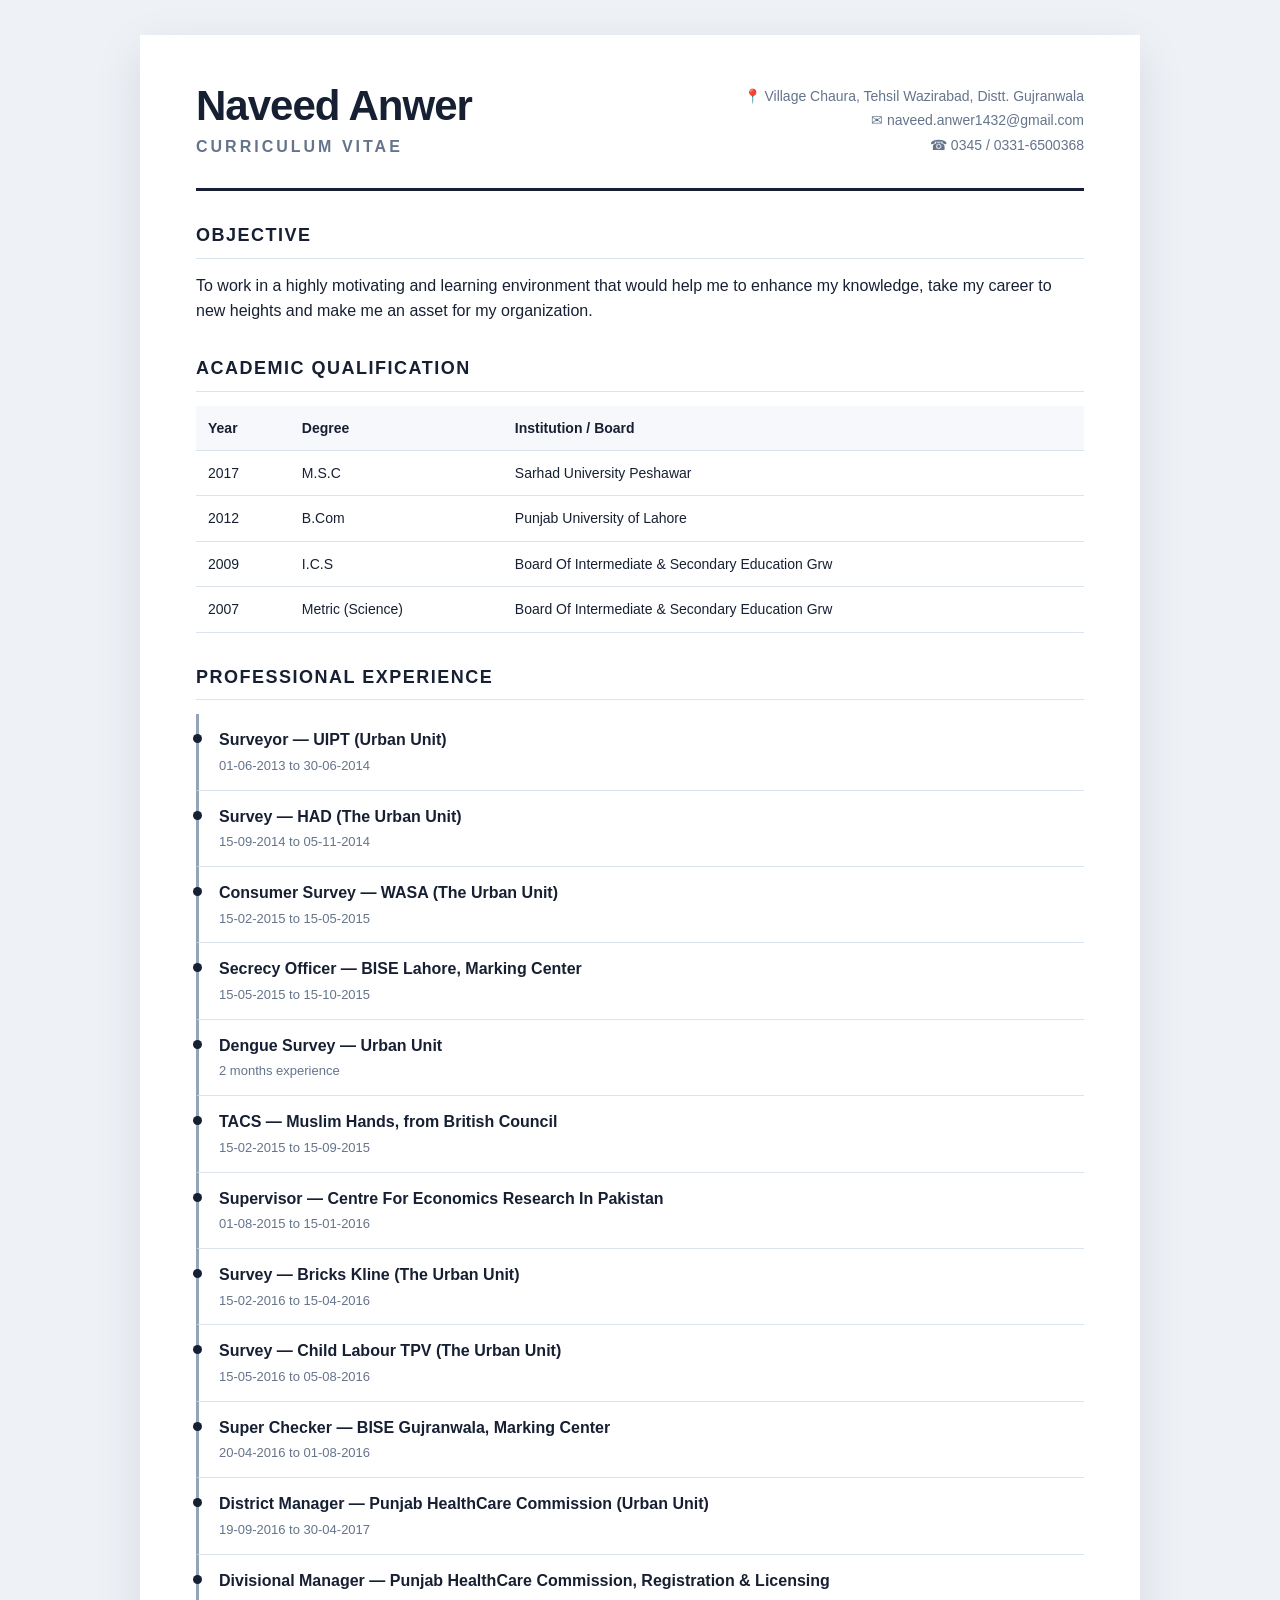
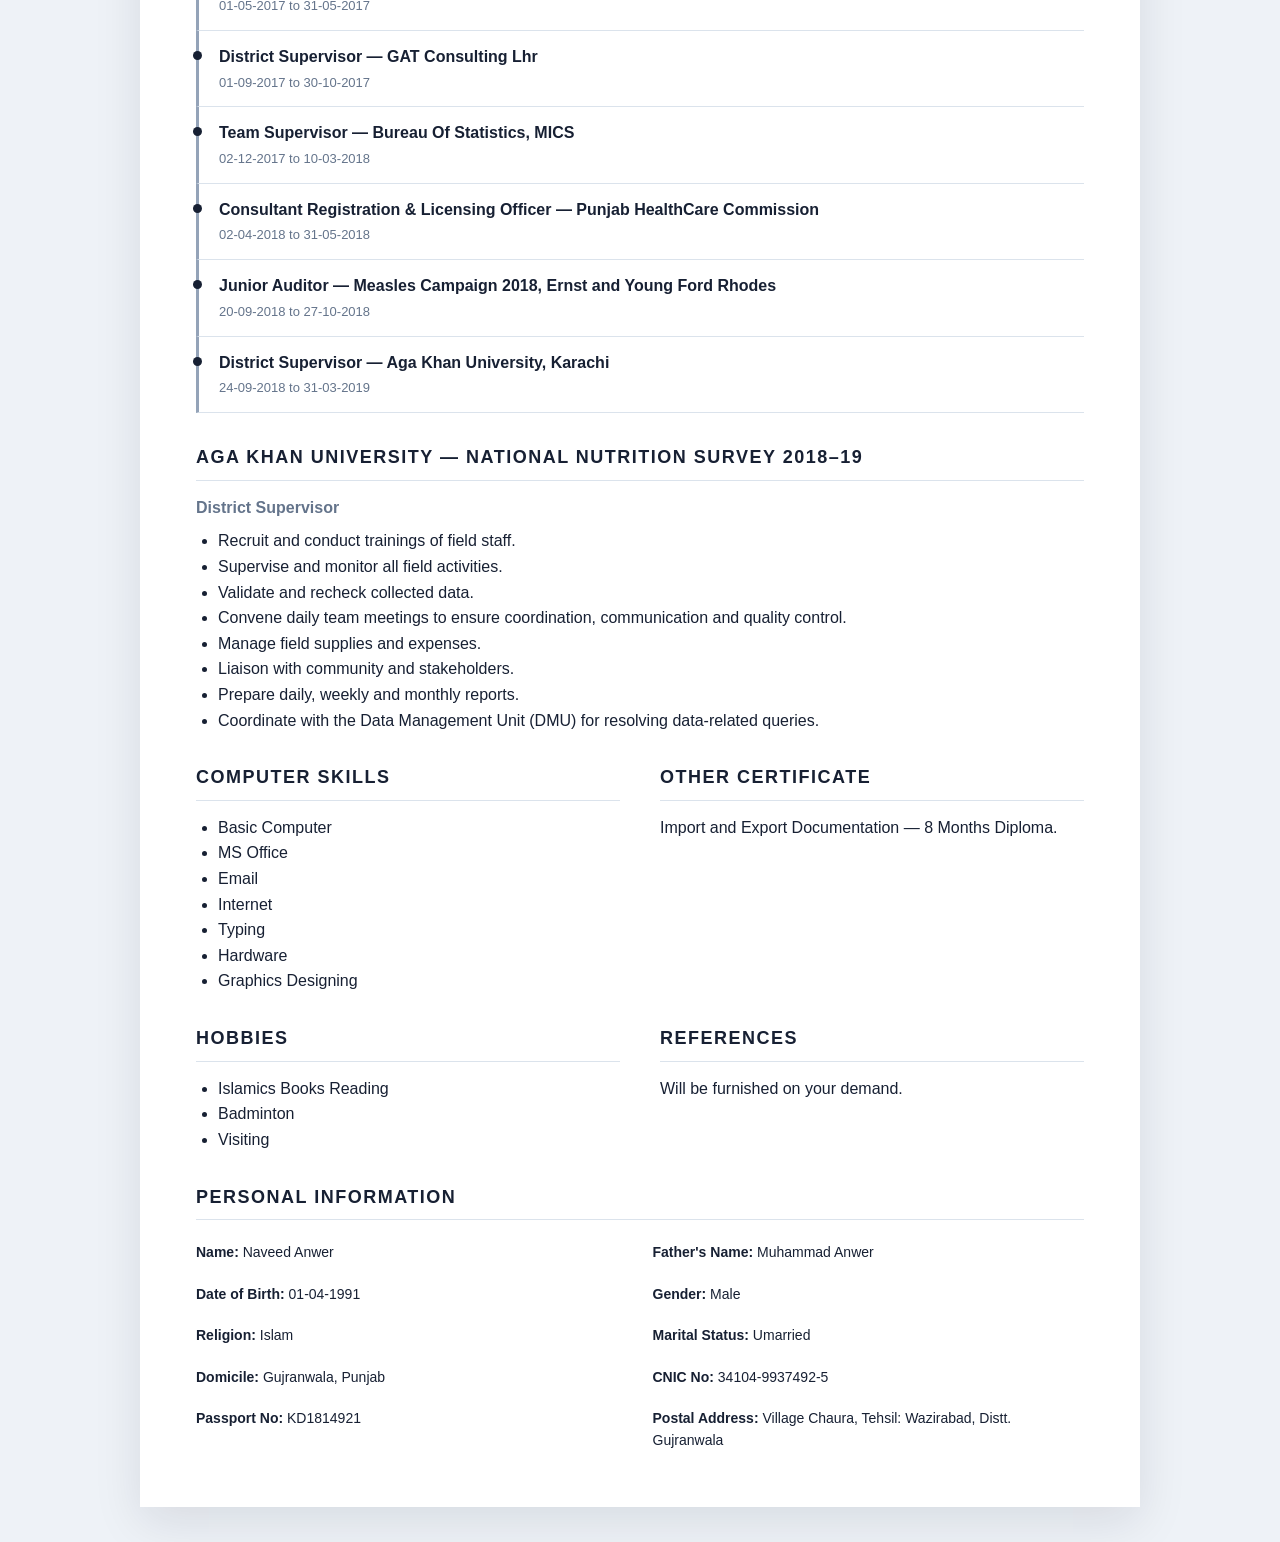
==== index.html @ 1b9c54d6 "Add files via upload" ====
<!DOCTYPE html>
<html lang="en">
<head>
  <meta charset="UTF-8">
  <meta name="viewport" content="width=device-width, initial-scale=1.0">
  <title>Naveed Anwer | CV</title>
  <link rel="stylesheet" href="style.css">
</head>
<body>
  <main class="cv">
    <header class="hero">
      <div>
        <h1>Naveed Anwer</h1>
        <p class="subtitle">Curriculum Vitae</p>
      </div>
      <div class="contact">
        <p>📍 Village Chaura, Tehsil Wazirabad, Distt. Gujranwala</p>
        <p>✉ naveed.anwer1432@gmail.com</p>
        <p>☎ 0345 / 0331-6500368</p>
      </div>
    </header>

    <section>
      <h2>Objective</h2>
      <p>To work in a highly motivating and learning environment that would help me to enhance my knowledge, take my career to new heights and make me an asset for my organization.</p>
    </section>

    <section>
      <h2>Academic Qualification</h2>
      <div class="table-wrap">
        <table>
          <thead><tr><th>Year</th><th>Degree</th><th>Institution / Board</th></tr></thead>
          <tbody>
            <tr><td>2017</td><td>M.S.C</td><td>Sarhad University Peshawar</td></tr>
            <tr><td>2012</td><td>B.Com</td><td>Punjab University of Lahore</td></tr>
            <tr><td>2009</td><td>I.C.S</td><td>Board Of Intermediate &amp; Secondary Education Grw</td></tr>
            <tr><td>2007</td><td>Metric (Science)</td><td>Board Of Intermediate &amp; Secondary Education Grw</td></tr>
          </tbody>
        </table>
      </div>
    </section>

    <section>
      <h2>Professional Experience</h2>
      <div class="timeline">
        <article><h3>Surveyor — UIPT (Urban Unit)</h3><p>01-06-2013 to 30-06-2014</p></article>
        <article><h3>Survey — HAD (The Urban Unit)</h3><p>15-09-2014 to 05-11-2014</p></article>
        <article><h3>Consumer Survey — WASA (The Urban Unit)</h3><p>15-02-2015 to 15-05-2015</p></article>
        <article><h3>Secrecy Officer — BISE Lahore, Marking Center</h3><p>15-05-2015 to 15-10-2015</p></article>
        <article><h3>Dengue Survey — Urban Unit</h3><p>2 months experience</p></article>
        <article><h3>TACS — Muslim Hands, from British Council</h3><p>15-02-2015 to 15-09-2015</p></article>
        <article><h3>Supervisor — Centre For Economics Research In Pakistan</h3><p>01-08-2015 to 15-01-2016</p></article>
        <article><h3>Survey — Bricks Kline (The Urban Unit)</h3><p>15-02-2016 to 15-04-2016</p></article>
        <article><h3>Survey — Child Labour TPV (The Urban Unit)</h3><p>15-05-2016 to 05-08-2016</p></article>
        <article><h3>Super Checker — BISE Gujranwala, Marking Center</h3><p>20-04-2016 to 01-08-2016</p></article>
        <article><h3>District Manager — Punjab HealthCare Commission (Urban Unit)</h3><p>19-09-2016 to 30-04-2017</p></article>
        <article><h3>Divisional Manager — Punjab HealthCare Commission, Registration &amp; Licensing</h3><p>01-05-2017 to 31-05-2017</p></article>
        <article><h3>District Supervisor — GAT Consulting Lhr</h3><p>01-09-2017 to 30-10-2017</p></article>
        <article><h3>Team Supervisor — Bureau Of Statistics, MICS</h3><p>02-12-2017 to 10-03-2018</p></article>
        <article><h3>Consultant Registration &amp; Licensing Officer — Punjab HealthCare Commission</h3><p>02-04-2018 to 31-05-2018</p></article>
        <article><h3>Junior Auditor — Measles Campaign 2018, Ernst and Young Ford Rhodes</h3><p>20-09-2018 to 27-10-2018</p></article>
        <article><h3>District Supervisor — Aga Khan University, Karachi</h3><p>24-09-2018 to 31-03-2019</p></article>
      </div>
    </section>

    <section>
      <h2>Aga Khan University — National Nutrition Survey 2018–19</h2>
      <p class="role">District Supervisor</p>
      <ul>
        <li>Recruit and conduct trainings of field staff.</li>
        <li>Supervise and monitor all field activities.</li>
        <li>Validate and recheck collected data.</li>
        <li>Convene daily team meetings to ensure coordination, communication and quality control.</li>
        <li>Manage field supplies and expenses.</li>
        <li>Liaison with community and stakeholders.</li>
        <li>Prepare daily, weekly and monthly reports.</li>
        <li>Coordinate with the Data Management Unit (DMU) for resolving data-related queries.</li>
      </ul>
    </section>

    <div class="grid">
      <section>
        <h2>Computer Skills</h2>
        <ul><li>Basic Computer</li><li>MS Office</li><li>Email</li><li>Internet</li><li>Typing</li><li>Hardware</li><li>Graphics Designing</li></ul>
      </section>
      <section>
        <h2>Other Certificate</h2>
        <p>Import and Export Documentation — 8 Months Diploma.</p>
      </section>
    </div>

    <div class="grid">
      <section>
        <h2>Hobbies</h2>
        <ul><li>Islamics Books Reading</li><li>Badminton</li><li>Visiting</li></ul>
      </section>
      <section>
        <h2>References</h2>
        <p>Will be furnished on your demand.</p>
      </section>
    </div>

    <section>
      <h2>Personal Information</h2>
      <div class="personal">
        <p><strong>Name:</strong> Naveed Anwer</p>
        <p><strong>Father's Name:</strong> Muhammad Anwer</p>
        <p><strong>Date of Birth:</strong> 01-04-1991</p>
        <p><strong>Gender:</strong> Male</p>
        <p><strong>Religion:</strong> Islam</p>
        <p><strong>Marital Status:</strong> Umarried</p>
        <p><strong>Domicile:</strong> Gujranwala, Punjab</p>
        <p><strong>CNIC No:</strong> 34104-9937492-5</p>
        <p><strong>Passport No:</strong> KD1814921</p>
        <p><strong>Postal Address:</strong> Village Chaura, Tehsil: Wazirabad, Distt. Gujranwala</p>
      </div>
    </section>
  </main>
</body>
</html>
---- style.css ----
*{box-sizing:border-box}
:root{--ink:#172033;--muted:#64748b;--line:#dbe3ec;--paper:#fff;--bg:#eef2f7}
body{margin:0;background:var(--bg);font-family:Inter,Arial,Helvetica,sans-serif;color:var(--ink);line-height:1.6}
.cv{max-width:1000px;margin:35px auto;background:var(--paper);padding:48px 56px;box-shadow:0 15px 45px rgba(15,23,42,.10)}
.hero{display:flex;justify-content:space-between;gap:30px;padding-bottom:28px;border-bottom:3px solid var(--ink)}
h1{font-size:42px;line-height:1.1;margin:0 0 5px;letter-spacing:-1px}
.subtitle{text-transform:uppercase;letter-spacing:3px;color:var(--muted);margin:0;font-weight:700}
.contact{text-align:right;color:var(--muted);font-size:14px}
.contact p{margin:2px 0}
section{margin-top:30px}
h2{font-size:18px;text-transform:uppercase;letter-spacing:1.5px;margin:0 0 14px;padding-bottom:8px;border-bottom:1px solid var(--line)}
h3{font-size:16px;margin:0 0 3px}
p{margin:7px 0}
.table-wrap{overflow-x:auto}
table{width:100%;border-collapse:collapse;font-size:14px}
th,td{text-align:left;padding:11px 12px;border-bottom:1px solid var(--line)}
th{background:#f6f8fb;font-weight:700}
.timeline{display:grid;gap:0}
.timeline article{padding:13px 0 13px 20px;border-left:3px solid #94a3b8;border-bottom:1px solid var(--line);position:relative}
.timeline article:before{content:"";width:9px;height:9px;border-radius:50%;background:var(--ink);position:absolute;left:-6px;top:20px}
.timeline article p{color:var(--muted);font-size:13px;margin:0}
.role{font-weight:700;color:var(--muted)}
ul{margin:8px 0 0;padding-left:22px}
.grid{display:grid;grid-template-columns:1fr 1fr;gap:40px}
.personal{display:grid;grid-template-columns:1fr 1fr;gap:5px 25px;font-size:14px}
@media(max-width:700px){
 .cv{margin:0;padding:28px 22px;box-shadow:none}
 .hero{display:block}
 .contact{text-align:left;margin-top:18px}
 h1{font-size:34px}
 .grid,.personal{grid-template-columns:1fr}
}
@media print{
 body{background:#fff}
 .cv{margin:0;box-shadow:none;max-width:none}
}
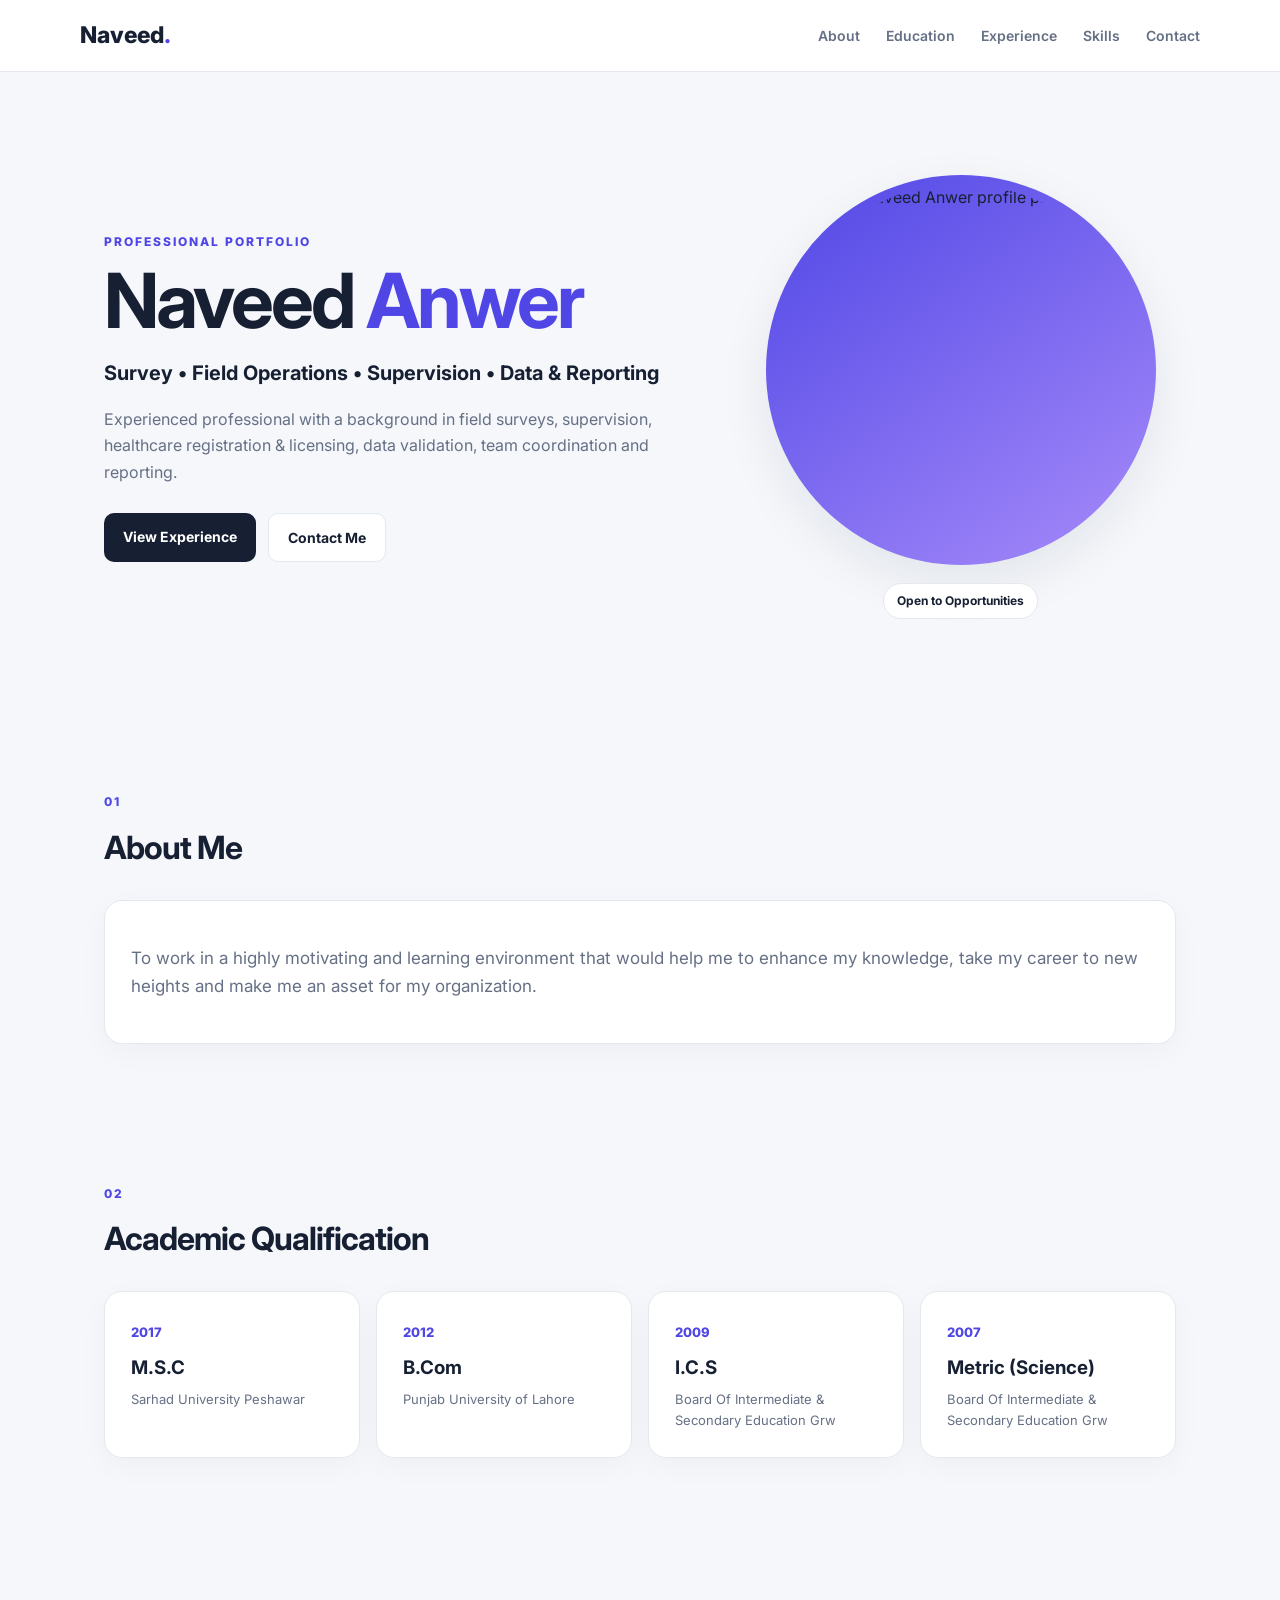
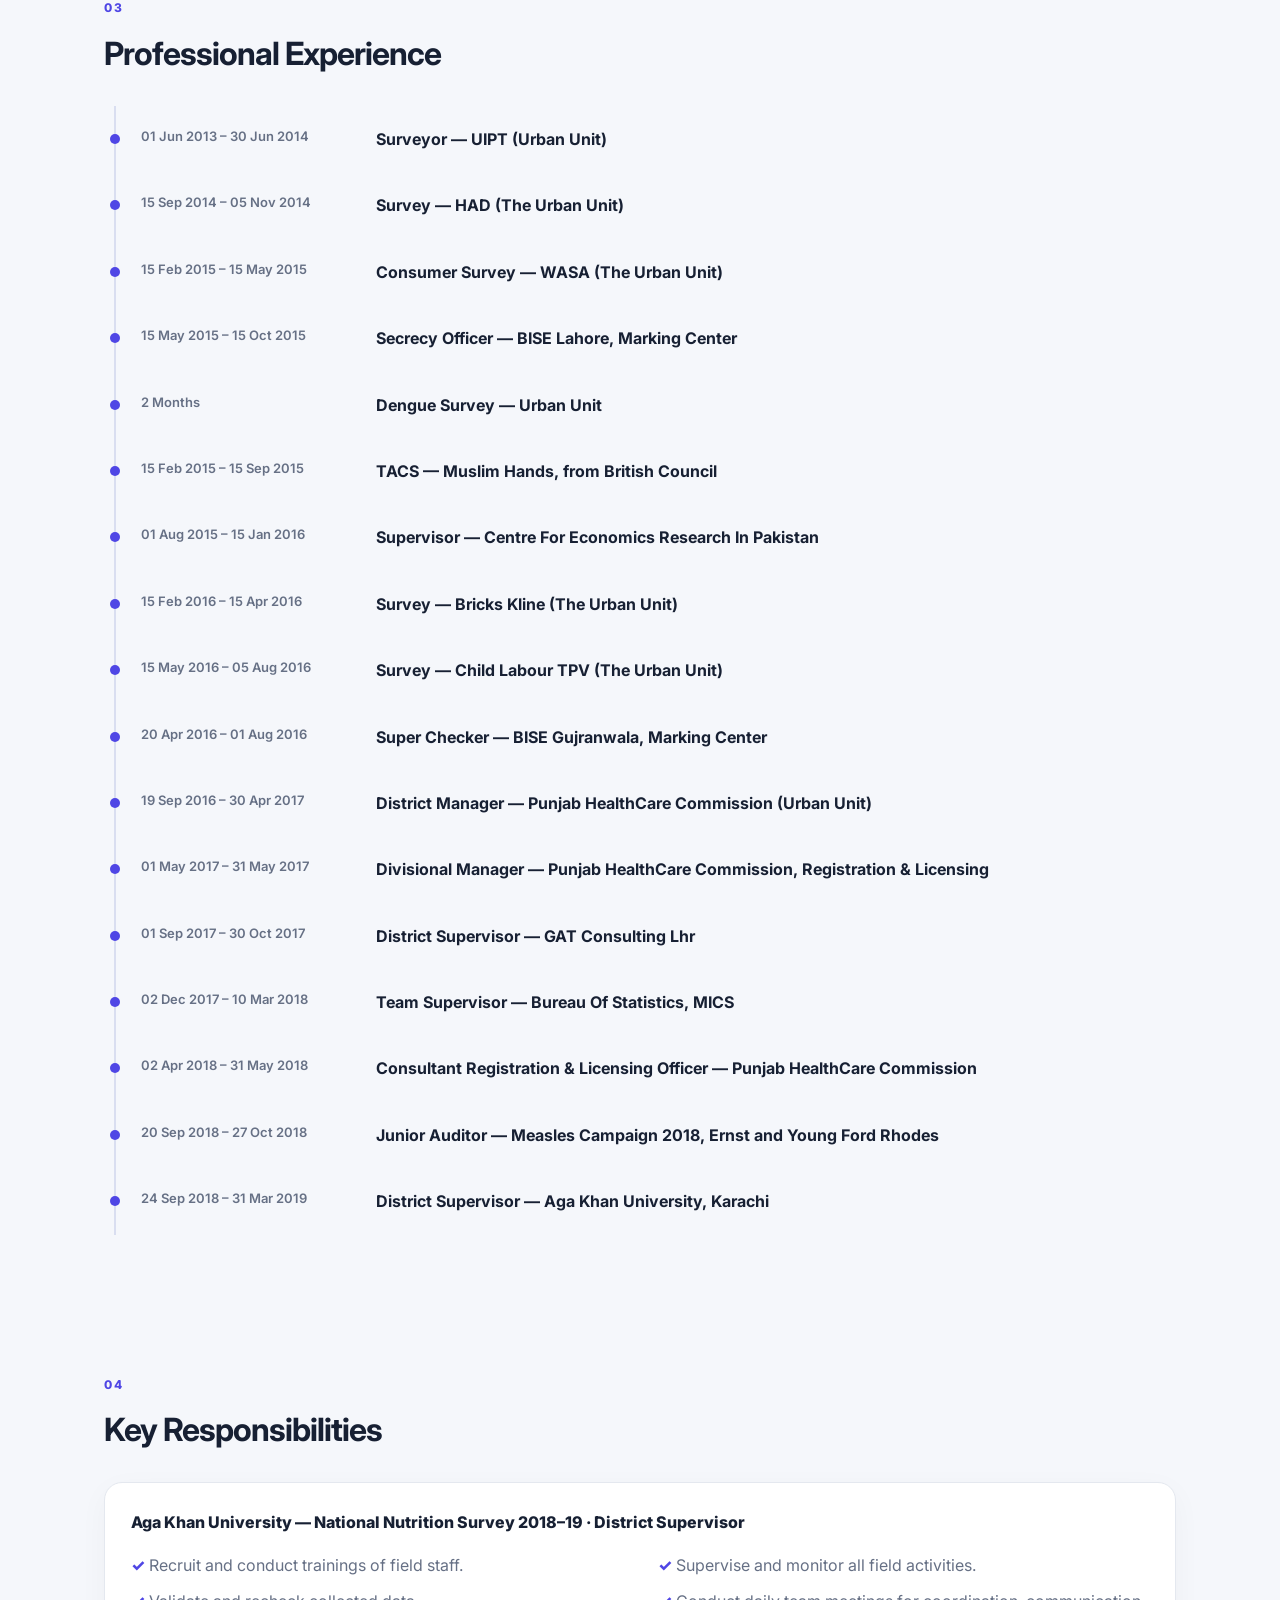
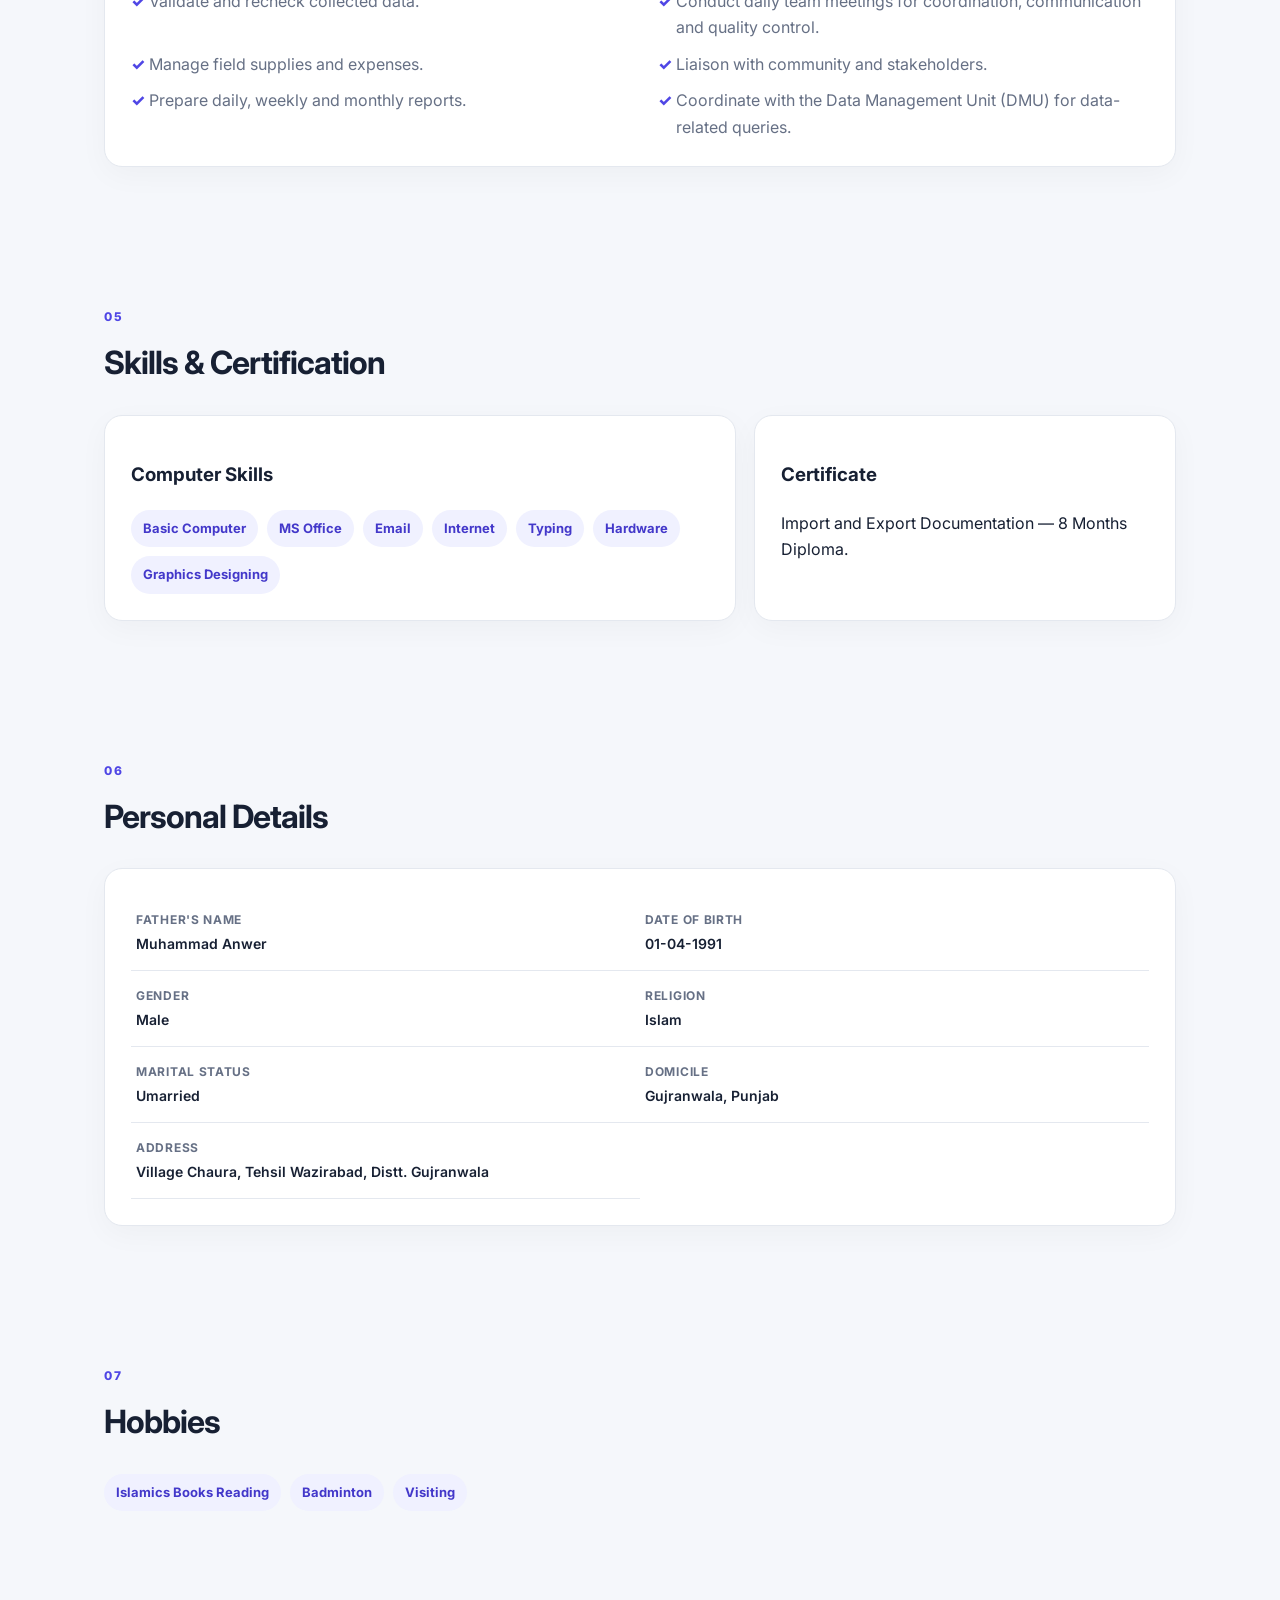
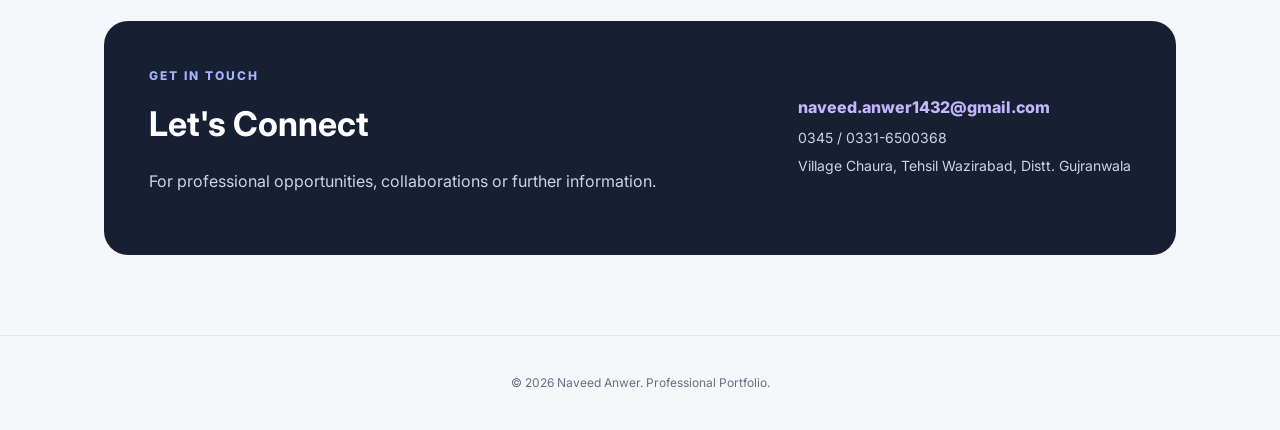
==== commit ed5d9a7d: "Add files via upload" ====
--- a/index.html
+++ b/index.html
@@ -3,118 +3,180 @@
 <head>
   <meta charset="UTF-8">
   <meta name="viewport" content="width=device-width, initial-scale=1.0">
-  <title>Naveed Anwer | CV</title>
+  <meta name="description" content="Naveed Anwer - Professional Portfolio">
+  <title>Naveed Anwer | Professional Portfolio</title>
   <link rel="stylesheet" href="style.css">
 </head>
 <body>
-  <main class="cv">
-    <header class="hero">
-      <div>
-        <h1>Naveed Anwer</h1>
-        <p class="subtitle">Curriculum Vitae</p>
+  <nav class="navbar">
+    <a class="brand" href="#home">Naveed<span>.</span></a>
+    <div class="nav-links">
+      <a href="#about">About</a>
+      <a href="#education">Education</a>
+      <a href="#experience">Experience</a>
+      <a href="#skills">Skills</a>
+      <a href="#contact">Contact</a>
+    </div>
+  </nav>
+
+  <header id="home" class="hero">
+    <div class="hero-text">
+      <p class="eyebrow">PROFESSIONAL PORTFOLIO</p>
+      <h1>Naveed <span>Anwer</span></h1>
+      <p class="lead">Survey • Field Operations • Supervision • Data &amp; Reporting</p>
+      <p class="intro">
+        Experienced professional with a background in field surveys, supervision,
+        healthcare registration &amp; licensing, data validation, team coordination
+        and reporting.
+      </p>
+      <div class="buttons">
+        <a class="btn primary" href="#experience">View Experience</a>
+        <a class="btn secondary" href="mailto:naveed.anwer1432@gmail.com">Contact Me</a>
       </div>
-      <div class="contact">
-        <p>📍 Village Chaura, Tehsil Wazirabad, Distt. Gujranwala</p>
-        <p>✉ naveed.anwer1432@gmail.com</p>
-        <p>☎ 0345 / 0331-6500368</p>
+    </div>
+
+    <div class="profile-wrap">
+      <div class="profile-ring">
+        <img src="assets/profile-pic.jfif" alt="Naveed Anwer profile photo">
       </div>
-    </header>
+      <div class="availability">Open to Opportunities</div>
+    </div>
+  </header>
 
-    <section>
-      <h2>Objective</h2>
-      <p>To work in a highly motivating and learning environment that would help me to enhance my knowledge, take my career to new heights and make me an asset for my organization.</p>
-    </section>
-
-    <section>
-      <h2>Academic Qualification</h2>
-      <div class="table-wrap">
-        <table>
-          <thead><tr><th>Year</th><th>Degree</th><th>Institution / Board</th></tr></thead>
-          <tbody>
-            <tr><td>2017</td><td>M.S.C</td><td>Sarhad University Peshawar</td></tr>
-            <tr><td>2012</td><td>B.Com</td><td>Punjab University of Lahore</td></tr>
-            <tr><td>2009</td><td>I.C.S</td><td>Board Of Intermediate &amp; Secondary Education Grw</td></tr>
-            <tr><td>2007</td><td>Metric (Science)</td><td>Board Of Intermediate &amp; Secondary Education Grw</td></tr>
-          </tbody>
-        </table>
+  <main>
+    <section id="about" class="section">
+      <div class="section-heading">
+        <p class="eyebrow">01</p>
+        <h2>About Me</h2>
+      </div>
+      <div class="card about-card">
+        <p>
+          To work in a highly motivating and learning environment that would help me
+          to enhance my knowledge, take my career to new heights and make me an asset
+          for my organization.
+        </p>
       </div>
     </section>
 
-    <section>
-      <h2>Professional Experience</h2>
-      <div class="timeline">
-        <article><h3>Surveyor — UIPT (Urban Unit)</h3><p>01-06-2013 to 30-06-2014</p></article>
-        <article><h3>Survey — HAD (The Urban Unit)</h3><p>15-09-2014 to 05-11-2014</p></article>
-        <article><h3>Consumer Survey — WASA (The Urban Unit)</h3><p>15-02-2015 to 15-05-2015</p></article>
-        <article><h3>Secrecy Officer — BISE Lahore, Marking Center</h3><p>15-05-2015 to 15-10-2015</p></article>
-        <article><h3>Dengue Survey — Urban Unit</h3><p>2 months experience</p></article>
-        <article><h3>TACS — Muslim Hands, from British Council</h3><p>15-02-2015 to 15-09-2015</p></article>
-        <article><h3>Supervisor — Centre For Economics Research In Pakistan</h3><p>01-08-2015 to 15-01-2016</p></article>
-        <article><h3>Survey — Bricks Kline (The Urban Unit)</h3><p>15-02-2016 to 15-04-2016</p></article>
-        <article><h3>Survey — Child Labour TPV (The Urban Unit)</h3><p>15-05-2016 to 05-08-2016</p></article>
-        <article><h3>Super Checker — BISE Gujranwala, Marking Center</h3><p>20-04-2016 to 01-08-2016</p></article>
-        <article><h3>District Manager — Punjab HealthCare Commission (Urban Unit)</h3><p>19-09-2016 to 30-04-2017</p></article>
-        <article><h3>Divisional Manager — Punjab HealthCare Commission, Registration &amp; Licensing</h3><p>01-05-2017 to 31-05-2017</p></article>
-        <article><h3>District Supervisor — GAT Consulting Lhr</h3><p>01-09-2017 to 30-10-2017</p></article>
-        <article><h3>Team Supervisor — Bureau Of Statistics, MICS</h3><p>02-12-2017 to 10-03-2018</p></article>
-        <article><h3>Consultant Registration &amp; Licensing Officer — Punjab HealthCare Commission</h3><p>02-04-2018 to 31-05-2018</p></article>
-        <article><h3>Junior Auditor — Measles Campaign 2018, Ernst and Young Ford Rhodes</h3><p>20-09-2018 to 27-10-2018</p></article>
-        <article><h3>District Supervisor — Aga Khan University, Karachi</h3><p>24-09-2018 to 31-03-2019</p></article>
+    <section id="education" class="section">
+      <div class="section-heading">
+        <p class="eyebrow">02</p>
+        <h2>Academic Qualification</h2>
+      </div>
+      <div class="education-grid">
+        <div class="card"><span>2017</span><h3>M.S.C</h3><p>Sarhad University Peshawar</p></div>
+        <div class="card"><span>2012</span><h3>B.Com</h3><p>Punjab University of Lahore</p></div>
+        <div class="card"><span>2009</span><h3>I.C.S</h3><p>Board Of Intermediate &amp; Secondary Education Grw</p></div>
+        <div class="card"><span>2007</span><h3>Metric (Science)</h3><p>Board Of Intermediate &amp; Secondary Education Grw</p></div>
       </div>
     </section>
 
-    <section>
-      <h2>Aga Khan University — National Nutrition Survey 2018–19</h2>
-      <p class="role">District Supervisor</p>
-      <ul>
-        <li>Recruit and conduct trainings of field staff.</li>
-        <li>Supervise and monitor all field activities.</li>
-        <li>Validate and recheck collected data.</li>
-        <li>Convene daily team meetings to ensure coordination, communication and quality control.</li>
-        <li>Manage field supplies and expenses.</li>
-        <li>Liaison with community and stakeholders.</li>
-        <li>Prepare daily, weekly and monthly reports.</li>
-        <li>Coordinate with the Data Management Unit (DMU) for resolving data-related queries.</li>
-      </ul>
+    <section id="experience" class="section">
+      <div class="section-heading">
+        <p class="eyebrow">03</p>
+        <h2>Professional Experience</h2>
+      </div>
+      <div class="timeline">
+        <article><div class="date">01 Jun 2013 – 30 Jun 2014</div><div><h3>Surveyor — UIPT (Urban Unit)</h3></div></article>
+        <article><div class="date">15 Sep 2014 – 05 Nov 2014</div><div><h3>Survey — HAD (The Urban Unit)</h3></div></article>
+        <article><div class="date">15 Feb 2015 – 15 May 2015</div><div><h3>Consumer Survey — WASA (The Urban Unit)</h3></div></article>
+        <article><div class="date">15 May 2015 – 15 Oct 2015</div><div><h3>Secrecy Officer — BISE Lahore, Marking Center</h3></div></article>
+        <article><div class="date">2 Months</div><div><h3>Dengue Survey — Urban Unit</h3></div></article>
+        <article><div class="date">15 Feb 2015 – 15 Sep 2015</div><div><h3>TACS — Muslim Hands, from British Council</h3></div></article>
+        <article><div class="date">01 Aug 2015 – 15 Jan 2016</div><div><h3>Supervisor — Centre For Economics Research In Pakistan</h3></div></article>
+        <article><div class="date">15 Feb 2016 – 15 Apr 2016</div><div><h3>Survey — Bricks Kline (The Urban Unit)</h3></div></article>
+        <article><div class="date">15 May 2016 – 05 Aug 2016</div><div><h3>Survey — Child Labour TPV (The Urban Unit)</h3></div></article>
+        <article><div class="date">20 Apr 2016 – 01 Aug 2016</div><div><h3>Super Checker — BISE Gujranwala, Marking Center</h3></div></article>
+        <article><div class="date">19 Sep 2016 – 30 Apr 2017</div><div><h3>District Manager — Punjab HealthCare Commission (Urban Unit)</h3></div></article>
+        <article><div class="date">01 May 2017 – 31 May 2017</div><div><h3>Divisional Manager — Punjab HealthCare Commission, Registration &amp; Licensing</h3></div></article>
+        <article><div class="date">01 Sep 2017 – 30 Oct 2017</div><div><h3>District Supervisor — GAT Consulting Lhr</h3></div></article>
+        <article><div class="date">02 Dec 2017 – 10 Mar 2018</div><div><h3>Team Supervisor — Bureau Of Statistics, MICS</h3></div></article>
+        <article><div class="date">02 Apr 2018 – 31 May 2018</div><div><h3>Consultant Registration &amp; Licensing Officer — Punjab HealthCare Commission</h3></div></article>
+        <article><div class="date">20 Sep 2018 – 27 Oct 2018</div><div><h3>Junior Auditor — Measles Campaign 2018, Ernst and Young Ford Rhodes</h3></div></article>
+        <article><div class="date">24 Sep 2018 – 31 Mar 2019</div><div><h3>District Supervisor — Aga Khan University, Karachi</h3></div></article>
+      </div>
     </section>
 
-    <div class="grid">
-      <section>
-        <h2>Computer Skills</h2>
-        <ul><li>Basic Computer</li><li>MS Office</li><li>Email</li><li>Internet</li><li>Typing</li><li>Hardware</li><li>Graphics Designing</li></ul>
-      </section>
-      <section>
-        <h2>Other Certificate</h2>
-        <p>Import and Export Documentation — 8 Months Diploma.</p>
-      </section>
-    </div>
+    <section class="section">
+      <div class="section-heading">
+        <p class="eyebrow">04</p>
+        <h2>Key Responsibilities</h2>
+      </div>
+      <div class="card responsibilities">
+        <p class="role">Aga Khan University — National Nutrition Survey 2018–19 · District Supervisor</p>
+        <div class="responsibility-grid">
+          <p>Recruit and conduct trainings of field staff.</p>
+          <p>Supervise and monitor all field activities.</p>
+          <p>Validate and recheck collected data.</p>
+          <p>Conduct daily team meetings for coordination, communication and quality control.</p>
+          <p>Manage field supplies and expenses.</p>
+          <p>Liaison with community and stakeholders.</p>
+          <p>Prepare daily, weekly and monthly reports.</p>
+          <p>Coordinate with the Data Management Unit (DMU) for data-related queries.</p>
+        </div>
+      </div>
+    </section>
 
-    <div class="grid">
-      <section>
+    <section id="skills" class="section">
+      <div class="section-heading">
+        <p class="eyebrow">05</p>
+        <h2>Skills &amp; Certification</h2>
+      </div>
+      <div class="skills-layout">
+        <div class="card">
+          <h3>Computer Skills</h3>
+          <div class="tags">
+            <span>Basic Computer</span><span>MS Office</span><span>Email</span>
+            <span>Internet</span><span>Typing</span><span>Hardware</span><span>Graphics Designing</span>
+          </div>
+        </div>
+        <div class="card">
+          <h3>Certificate</h3>
+          <p>Import and Export Documentation — 8 Months Diploma.</p>
+        </div>
+      </div>
+    </section>
+
+    <section class="section">
+      <div class="section-heading">
+        <p class="eyebrow">06</p>
+        <h2>Personal Details</h2>
+      </div>
+      <div class="card personal-grid">
+        <div><strong>Father's Name</strong><span>Muhammad Anwer</span></div>
+        <div><strong>Date of Birth</strong><span>01-04-1991</span></div>
+        <div><strong>Gender</strong><span>Male</span></div>
+        <div><strong>Religion</strong><span>Islam</span></div>
+        <div><strong>Marital Status</strong><span>Umarried</span></div>
+        <div><strong>Domicile</strong><span>Gujranwala, Punjab</span></div>
+        <div><strong>Address</strong><span>Village Chaura, Tehsil Wazirabad, Distt. Gujranwala</span></div>
+      </div>
+    </section>
+
+    <section class="section hobbies">
+      <div class="section-heading">
+        <p class="eyebrow">07</p>
         <h2>Hobbies</h2>
-        <ul><li>Islamics Books Reading</li><li>Badminton</li><li>Visiting</li></ul>
-      </section>
-      <section>
-        <h2>References</h2>
-        <p>Will be furnished on your demand.</p>
-      </section>
-    </div>
+      </div>
+      <div class="tags"><span>Islamics Books Reading</span><span>Badminton</span><span>Visiting</span></div>
+    </section>
 
-    <section>
-      <h2>Personal Information</h2>
-      <div class="personal">
-        <p><strong>Name:</strong> Naveed Anwer</p>
-        <p><strong>Father's Name:</strong> Muhammad Anwer</p>
-        <p><strong>Date of Birth:</strong> 01-04-1991</p>
-        <p><strong>Gender:</strong> Male</p>
-        <p><strong>Religion:</strong> Islam</p>
-        <p><strong>Marital Status:</strong> Umarried</p>
-        <p><strong>Domicile:</strong> Gujranwala, Punjab</p>
-        <p><strong>CNIC No:</strong> 34104-9937492-5</p>
-        <p><strong>Passport No:</strong> KD1814921</p>
-        <p><strong>Postal Address:</strong> Village Chaura, Tehsil: Wazirabad, Distt. Gujranwala</p>
+    <section id="contact" class="contact-section">
+      <div>
+        <p class="eyebrow">GET IN TOUCH</p>
+        <h2>Let's Connect</h2>
+        <p>For professional opportunities, collaborations or further information.</p>
+      </div>
+      <div class="contact-box">
+        <a href="mailto:naveed.anwer1432@gmail.com">naveed.anwer1432@gmail.com</a>
+        <p>0345 / 0331-6500368</p>
+        <p>Village Chaura, Tehsil Wazirabad, Distt. Gujranwala</p>
       </div>
     </section>
   </main>
+
+  <footer>
+    <p>© 2026 Naveed Anwer. Professional Portfolio.</p>
+  </footer>
 </body>
 </html>
--- a/style.css
+++ b/style.css
@@ -1,36 +1,36 @@
-*{box-sizing:border-box}
-:root{--ink:#172033;--muted:#64748b;--line:#dbe3ec;--paper:#fff;--bg:#eef2f7}
-body{margin:0;background:var(--bg);font-family:Inter,Arial,Helvetica,sans-serif;color:var(--ink);line-height:1.6}
-.cv{max-width:1000px;margin:35px auto;background:var(--paper);padding:48px 56px;box-shadow:0 15px 45px rgba(15,23,42,.10)}
-.hero{display:flex;justify-content:space-between;gap:30px;padding-bottom:28px;border-bottom:3px solid var(--ink)}
-h1{font-size:42px;line-height:1.1;margin:0 0 5px;letter-spacing:-1px}
-.subtitle{text-transform:uppercase;letter-spacing:3px;color:var(--muted);margin:0;font-weight:700}
-.contact{text-align:right;color:var(--muted);font-size:14px}
-.contact p{margin:2px 0}
-section{margin-top:30px}
-h2{font-size:18px;text-transform:uppercase;letter-spacing:1.5px;margin:0 0 14px;padding-bottom:8px;border-bottom:1px solid var(--line)}
-h3{font-size:16px;margin:0 0 3px}
-p{margin:7px 0}
-.table-wrap{overflow-x:auto}
-table{width:100%;border-collapse:collapse;font-size:14px}
-th,td{text-align:left;padding:11px 12px;border-bottom:1px solid var(--line)}
-th{background:#f6f8fb;font-weight:700}
-.timeline{display:grid;gap:0}
-.timeline article{padding:13px 0 13px 20px;border-left:3px solid #94a3b8;border-bottom:1px solid var(--line);position:relative}
-.timeline article:before{content:"";width:9px;height:9px;border-radius:50%;background:var(--ink);position:absolute;left:-6px;top:20px}
-.timeline article p{color:var(--muted);font-size:13px;margin:0}
-.role{font-weight:700;color:var(--muted)}
-ul{margin:8px 0 0;padding-left:22px}
-.grid{display:grid;grid-template-columns:1fr 1fr;gap:40px}
-.personal{display:grid;grid-template-columns:1fr 1fr;gap:5px 25px;font-size:14px}
-@media(max-width:700px){
- .cv{margin:0;padding:28px 22px;box-shadow:none}
- .hero{display:block}
- .contact{text-align:left;margin-top:18px}
- h1{font-size:34px}
- .grid,.personal{grid-template-columns:1fr}
+@import url('https://fonts.googleapis.com/css2?family=Inter:wght@400;500;600;700;800&display=swap');
+
+:root{
+  --bg:#f5f7fb;
+  --surface:#ffffff;
+  --ink:#172033;
+  --muted:#667085;
+  --line:#e4e8ef;
+  --accent:#4f46e5;
+  --accent2:#7c3aed;
+  --shadow:0 18px 50px rgba(15,23,42,.08);
 }
-@media print{
- body{background:#fff}
- .cv{margin:0;box-shadow:none;max-width:none}
-}
+*{box-sizing:border-box;scroll-behavior:smooth}
+body{margin:0;background:var(--bg);color:var(--ink);font-family:Inter,Arial,sans-serif;line-height:1.65}
+a{color:inherit;text-decoration:none}
+.navbar{height:72px;padding:0 max(24px,calc((100% - 1120px)/2));display:flex;align-items:center;justify-content:space-between;background:rgba(255,255,255,.92);backdrop-filter:blur(12px);position:sticky;top:0;z-index:10;border-bottom:1px solid var(--line)}
+.brand{font-size:23px;font-weight:800}.brand span{color:var(--accent)}
+.nav-links{display:flex;gap:26px;color:var(--muted);font-size:14px;font-weight:600}.nav-links a:hover{color:var(--accent)}
+.hero{max-width:1120px;margin:auto;min-height:650px;padding:80px 24px;display:grid;grid-template-columns:1.15fr .85fr;align-items:center;gap:60px}
+.eyebrow{font-size:12px;letter-spacing:2px;font-weight:800;color:var(--accent);margin:0 0 10px}
+h1{font-size:clamp(46px,7vw,76px);line-height:1.02;letter-spacing:-3px;margin:0 0 18px}h1 span{color:var(--accent)}
+.lead{font-size:20px;font-weight:700;margin:0 0 16px}.intro{max-width:650px;color:var(--muted);font-size:16px}
+.buttons{display:flex;gap:12px;margin-top:28px}.btn{padding:12px 19px;border-radius:10px;font-weight:700;font-size:14px}.primary{background:var(--ink);color:#fff}.secondary{border:1px solid var(--line);background:#fff}
+.profile-wrap{text-align:center}.profile-ring{width:min(390px,80vw);aspect-ratio:1;margin:auto;padding:9px;border-radius:50%;background:linear-gradient(145deg,var(--accent),#a78bfa);box-shadow:var(--shadow)}
+.profile-ring img{width:100%;height:100%;object-fit:cover;border-radius:50%;display:block}.availability{display:inline-block;margin-top:18px;padding:7px 13px;border-radius:999px;background:#fff;border:1px solid var(--line);font-size:12px;font-weight:700}
+main{max-width:1120px;margin:auto;padding:0 24px}.section{padding:70px 0}.section-heading h2{font-size:32px;letter-spacing:-1px;margin:0 0 25px}.card{background:var(--surface);border:1px solid var(--line);border-radius:18px;padding:26px;box-shadow:0 8px 30px rgba(15,23,42,.035)}
+.about-card{font-size:17px;color:var(--muted)}
+.education-grid{display:grid;grid-template-columns:repeat(4,1fr);gap:16px}.education-grid .card span{color:var(--accent);font-size:13px;font-weight:800}.education-grid h3{margin:8px 0 5px}.education-grid p{margin:0;color:var(--muted);font-size:13px}
+.timeline{border-left:2px solid #d9def0;margin-left:10px}.timeline article{display:grid;grid-template-columns:210px 1fr;gap:25px;padding:20px 0 20px 25px;position:relative}.timeline article:before{content:"";position:absolute;width:10px;height:10px;border-radius:50%;background:var(--accent);left:-6px;top:28px}.timeline h3{margin:0;font-size:16px}.date{color:var(--muted);font-size:13px;font-weight:600}
+.role{font-weight:800;margin-top:0}.responsibility-grid{display:grid;grid-template-columns:1fr 1fr;gap:10px 35px}.responsibility-grid p{margin:0;padding-left:18px;position:relative;color:var(--muted)}.responsibility-grid p:before{content:"✓";position:absolute;left:0;color:var(--accent);font-weight:800}
+.skills-layout{display:grid;grid-template-columns:1.5fr 1fr;gap:18px}.tags{display:flex;flex-wrap:wrap;gap:9px}.tags span{padding:8px 12px;border-radius:999px;background:#f0f1ff;color:#4338ca;font-size:13px;font-weight:700}
+.personal-grid{display:grid;grid-template-columns:1fr 1fr;gap:0}.personal-grid div{padding:15px 5px;border-bottom:1px solid var(--line)}.personal-grid strong,.personal-grid span{display:block}.personal-grid strong{font-size:12px;color:var(--muted);text-transform:uppercase;letter-spacing:.7px}.personal-grid span{font-size:14px;font-weight:600;margin-top:2px}
+.contact-section{margin:40px 0 80px;padding:45px;border-radius:24px;background:var(--ink);color:#fff;display:flex;justify-content:space-between;gap:35px;align-items:center}.contact-section .eyebrow{color:#a5b4fc}.contact-section h2{font-size:34px;margin:0 0 5px}.contact-section p{color:#cbd5e1}.contact-box{min-width:320px}.contact-box a{font-weight:800;color:#c4b5fd}.contact-box p{margin:5px 0;font-size:14px}
+footer{text-align:center;padding:25px;border-top:1px solid var(--line);color:var(--muted);font-size:12px}
+@media(max-width:850px){.nav-links{display:none}.hero{grid-template-columns:1fr;text-align:center;padding-top:55px}.intro{margin-left:auto;margin-right:auto}.buttons{justify-content:center}.education-grid{grid-template-columns:1fr 1fr}.skills-layout,.contact-section{grid-template-columns:1fr;display:grid}.contact-box{min-width:0}.timeline article{grid-template-columns:1fr;gap:3px}}
+@media(max-width:560px){.education-grid,.responsibility-grid,.personal-grid{grid-template-columns:1fr}.hero{gap:35px}.section{padding:48px 0}.profile-ring{width:290px}.contact-section{padding:28px;margin-bottom:45px}h1{letter-spacing:-2px}.timeline article{padding-left:18px}}
